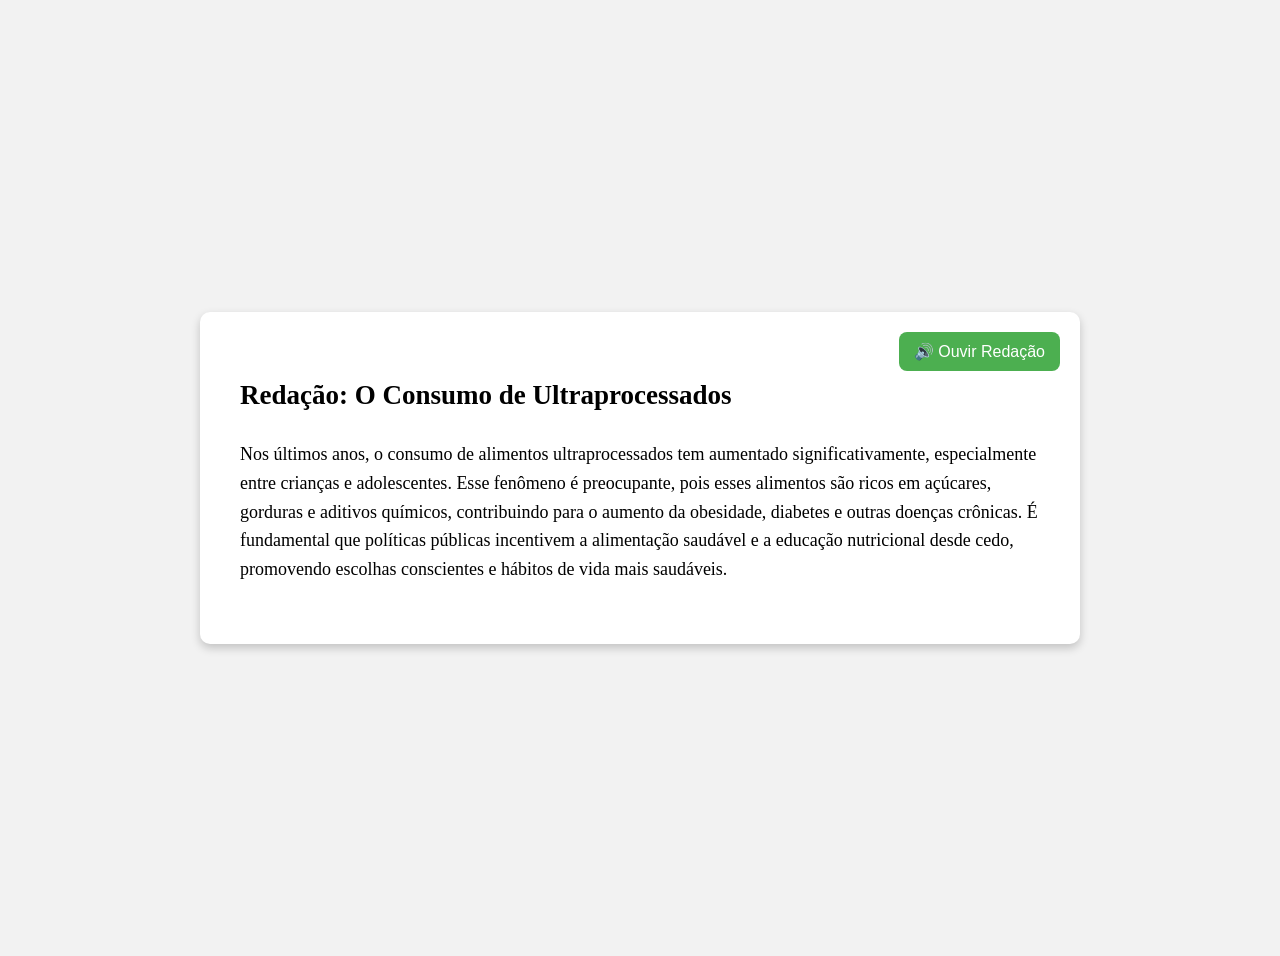
==== 1.html @ 3e421a2a "Add files via upload" ====
<!DOCTYPE html>
<html lang="pt-br">
<head>
<meta charset="UTF-8">
<meta name="viewport" content="width=device-width, initial-scale=1.0">
<title>Redação com Leitura em Voz</title>
<style>
    body {
        font-family: "Georgia", serif;
        background-color: #f2f2f2;
        display: flex;
        justify-content: center;
        align-items: center;
        min-height: 100vh;
        padding: 20px;
    }

    .folha {
        background-color: #fff;
        padding: 40px;
        max-width: 800px;
        width: 100%;
        box-shadow: 0 4px 10px rgba(0,0,0,0.2);
        border-radius: 10px;
        position: relative;
        line-height: 1.6;
    }

    .redacao {
        font-size: 18px;
        margin-bottom: 20px;
    }

    .botao-voz {
        position: absolute;
        top: 20px;
        right: 20px;
        background-color: #4CAF50;
        color: white;
        border: none;
        padding: 10px 15px;
        border-radius: 8px;
        cursor: pointer;
        font-size: 16px;
    }

    .botao-voz:hover {
        background-color: #45a049;
    }
</style>
</head>
<body>

<div class="folha">
    <div class="redacao" id="redacao">
        <h2>Redação: O Consumo de Ultraprocessados</h2>
        <p>
            Nos últimos anos, o consumo de alimentos ultraprocessados tem aumentado significativamente, 
            especialmente entre crianças e adolescentes. Esse fenômeno é preocupante, pois esses alimentos 
            são ricos em açúcares, gorduras e aditivos químicos, contribuindo para o aumento da obesidade, 
            diabetes e outras doenças crônicas. É fundamental que políticas públicas incentivem a alimentação 
            saudável e a educação nutricional desde cedo, promovendo escolhas conscientes e hábitos de vida mais saudáveis.
        </p>
    </div>
    <button class="botao-voz" onclick="lerRedacao()">🔊 Ouvir Redação</button>
</div>

<script>
function lerRedacao() {
    const texto = document.getElementById('redacao').innerText;
    const fala = new SpeechSynthesisUtterance(texto);
    fala.lang = 'pt-BR';
    fala.rate = 1; // velocidade da voz
    speechSynthesis.speak(fala);
}
</script>

</body>
</html>
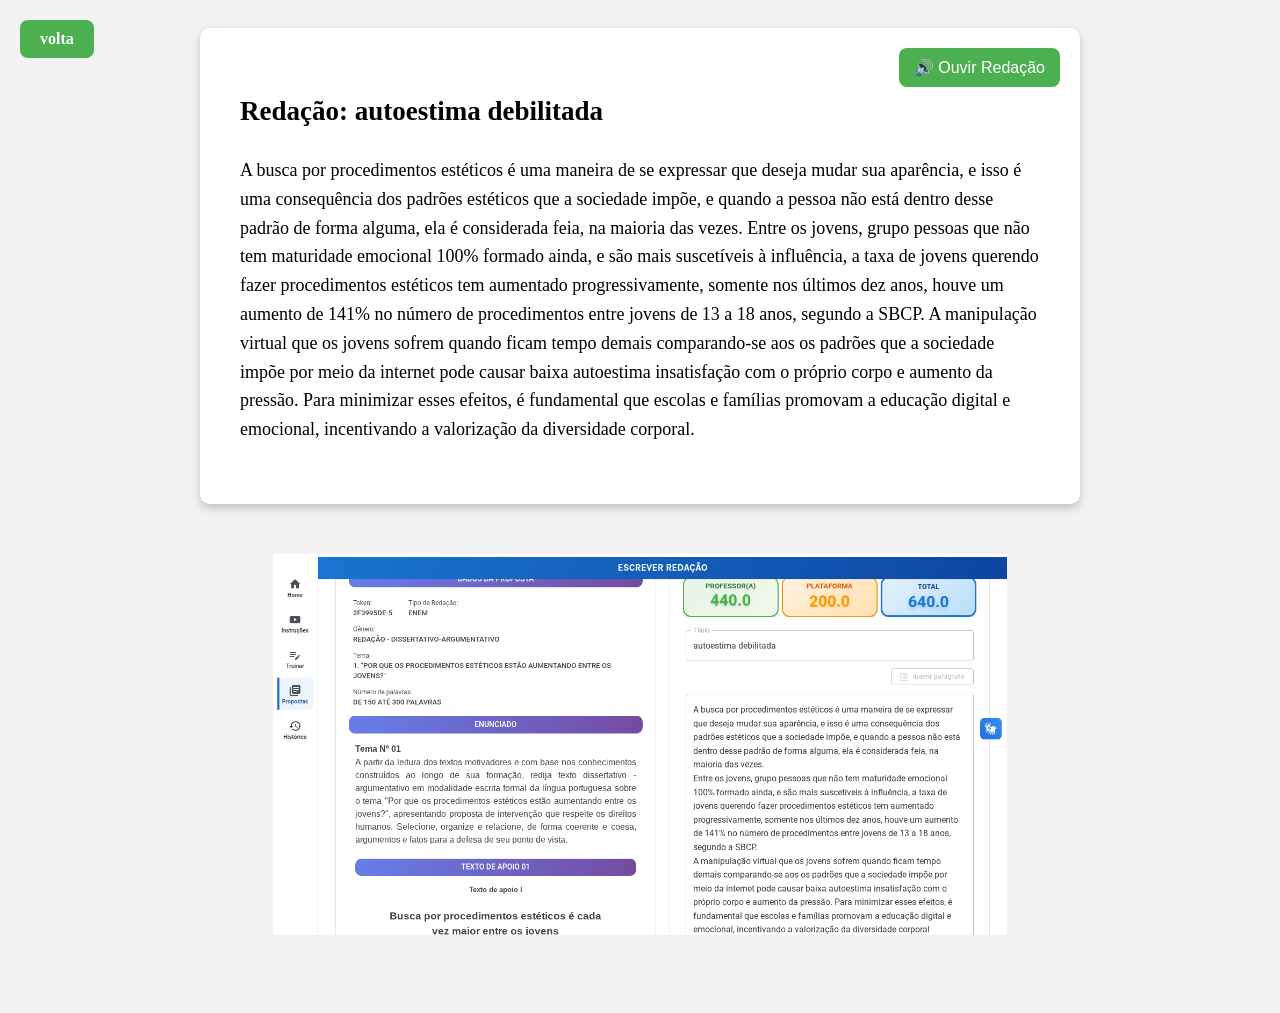
==== commit 9b3bd900: "Add files via upload" ====
--- a/1.html
+++ b/1.html
@@ -4,62 +4,94 @@
 <meta charset="UTF-8">
 <meta name="viewport" content="width=device-width, initial-scale=1.0">
 <title>Redação com Leitura em Voz</title>
+<a href="index.html" class="botao">volta</a>
 <style>
-    body {
-        font-family: "Georgia", serif;
-        background-color: #f2f2f2;
-        display: flex;
-        justify-content: center;
-        align-items: center;
-        min-height: 100vh;
-        padding: 20px;
-    }
+   
+.img {
+    display: block;      
+    margin: 50px auto;    
+}
 
-    .folha {
-        background-color: #fff;
-        padding: 40px;
-        max-width: 800px;
-        width: 100%;
-        box-shadow: 0 4px 10px rgba(0,0,0,0.2);
-        border-radius: 10px;
-        position: relative;
-        line-height: 1.6;
-    }
 
-    .redacao {
-        font-size: 18px;
-        margin-bottom: 20px;
-    }
+.nuvem-pos {
+    position: absolute;
+    top: 100px;
+    left: 20px;
+    width: 100%;
+}
 
-    .botao-voz {
-        position: absolute;
-        top: 20px;
-        right: 20px;
-        background-color: #4CAF50;
-        color: white;
-        border: none;
-        padding: 10px 15px;
-        border-radius: 8px;
-        cursor: pointer;
-        font-size: 16px;
-    }
+.botao {
+    display: inline-block;
+    padding: 10px 20px;
+    background-color: #4CAF50;
+    color: white;
+    text-decoration: none;
+    border-radius: 8px;
+    font-weight: bold;
+    transition: background-color 0.3s;
 
-    .botao-voz:hover {
-        background-color: #45a049;
-    }
+    position: absolute;
+    top: 20px;
+    left: 20px;
+}
+
+.botao:hover {
+    background-color: #45a049;
+}
+
+body {
+    font-family: "Georgia", serif;
+    background-color: #f2f2f2;
+    min-height: 100vh;
+    padding: 20px;
+}
+
+.folha {
+    background-color: #fff;
+    padding: 40px;
+    max-width: 800px;
+    width: 100%;
+    box-shadow: 0 4px 10px rgba(0,0,0,0.2);
+    border-radius: 10px;
+    position: relative;
+    line-height: 1.6;
+    margin: 0 auto;  /* Centraliza sem flex */
+}
+
+.redacao {
+    font-size: 18px;
+    margin-bottom: 20px;
+}
+
+.botao-voz {
+    position: absolute;
+    top: 20px;
+    right: 20px;
+    background-color: #4CAF50;
+    color: white;
+    border: none;
+    padding: 10px 15px;
+    border-radius: 8px;
+    cursor: pointer;
+    font-size: 16px;
+}
+
+.botao-voz:hover {
+    background-color: #45a049;
+}
 </style>
 </head>
 <body>
 
 <div class="folha">
     <div class="redacao" id="redacao">
-        <h2>Redação: O Consumo de Ultraprocessados</h2>
+        <h2>Redação: autoestima debilitada</h2>
         <p>
-            Nos últimos anos, o consumo de alimentos ultraprocessados tem aumentado significativamente, 
-            especialmente entre crianças e adolescentes. Esse fenômeno é preocupante, pois esses alimentos 
-            são ricos em açúcares, gorduras e aditivos químicos, contribuindo para o aumento da obesidade, 
-            diabetes e outras doenças crônicas. É fundamental que políticas públicas incentivem a alimentação 
-            saudável e a educação nutricional desde cedo, promovendo escolhas conscientes e hábitos de vida mais saudáveis.
+          A busca por procedimentos estéticos é uma maneira de se expressar que deseja mudar sua aparência, e isso é uma consequência dos padrões estéticos que a sociedade impõe, e quando a pessoa não está dentro desse padrão de forma alguma, ela é considerada feia, na maioria das vezes.
+
+Entre os jovens, grupo pessoas que não tem maturidade emocional 100% formado ainda, e são mais suscetíveis à influência, a taxa de jovens querendo fazer procedimentos estéticos tem aumentado progressivamente, somente nos últimos dez anos, houve um aumento de 141% no número de procedimentos entre jovens de 13 a 18 anos, segundo a SBCP.
+
+A manipulação virtual que os jovens sofrem quando ficam tempo demais comparando-se aos os padrões que a sociedade impõe por meio da internet pode causar baixa autoestima insatisfação com o próprio corpo e aumento da pressão. Para minimizar esses efeitos, é fundamental que escolas e famílias promovam a educação digital e emocional, incentivando a valorização da diversidade corporal.
         </p>
     </div>
     <button class="botao-voz" onclick="lerRedacao()">🔊 Ouvir Redação</button>
@@ -77,3 +109,5 @@
 
 </body>
 </html>
+
+      <img class="img" src="1.png" alt="nuvem-pos" width="60%" height="auto">
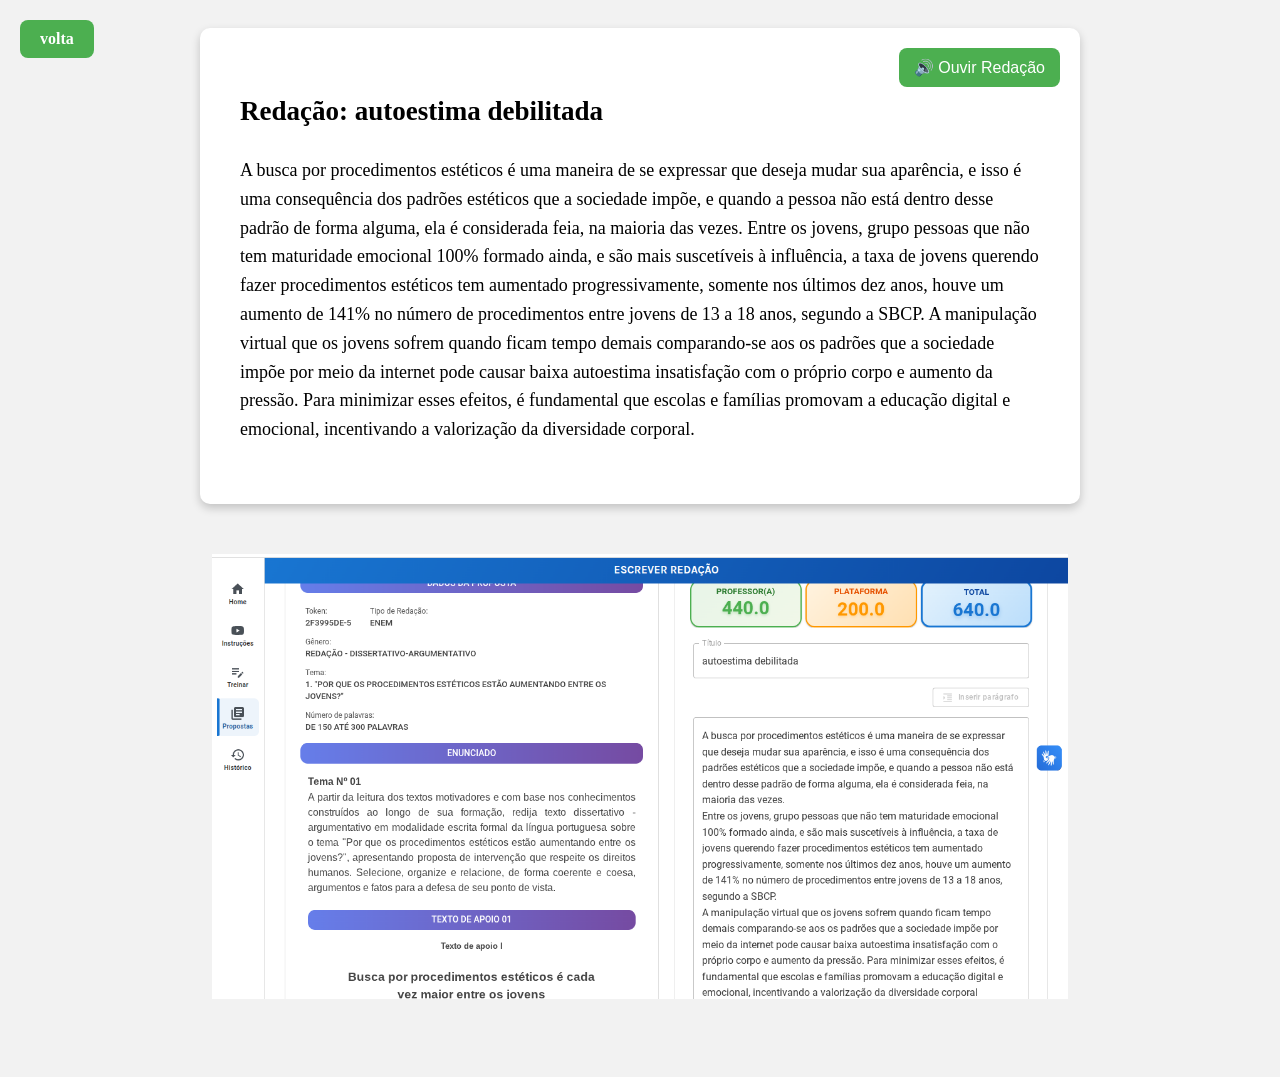
==== commit 6338ba58: "Add files via upload" ====
--- a/1.html
+++ b/1.html
@@ -110,4 +110,4 @@
 </body>
 </html>
 
-      <img class="img" src="1.png" alt="nuvem-pos" width="60%" height="auto">+      <img class="img" src="1.png" alt="nuvem-pos" width="70%" height="auto">
